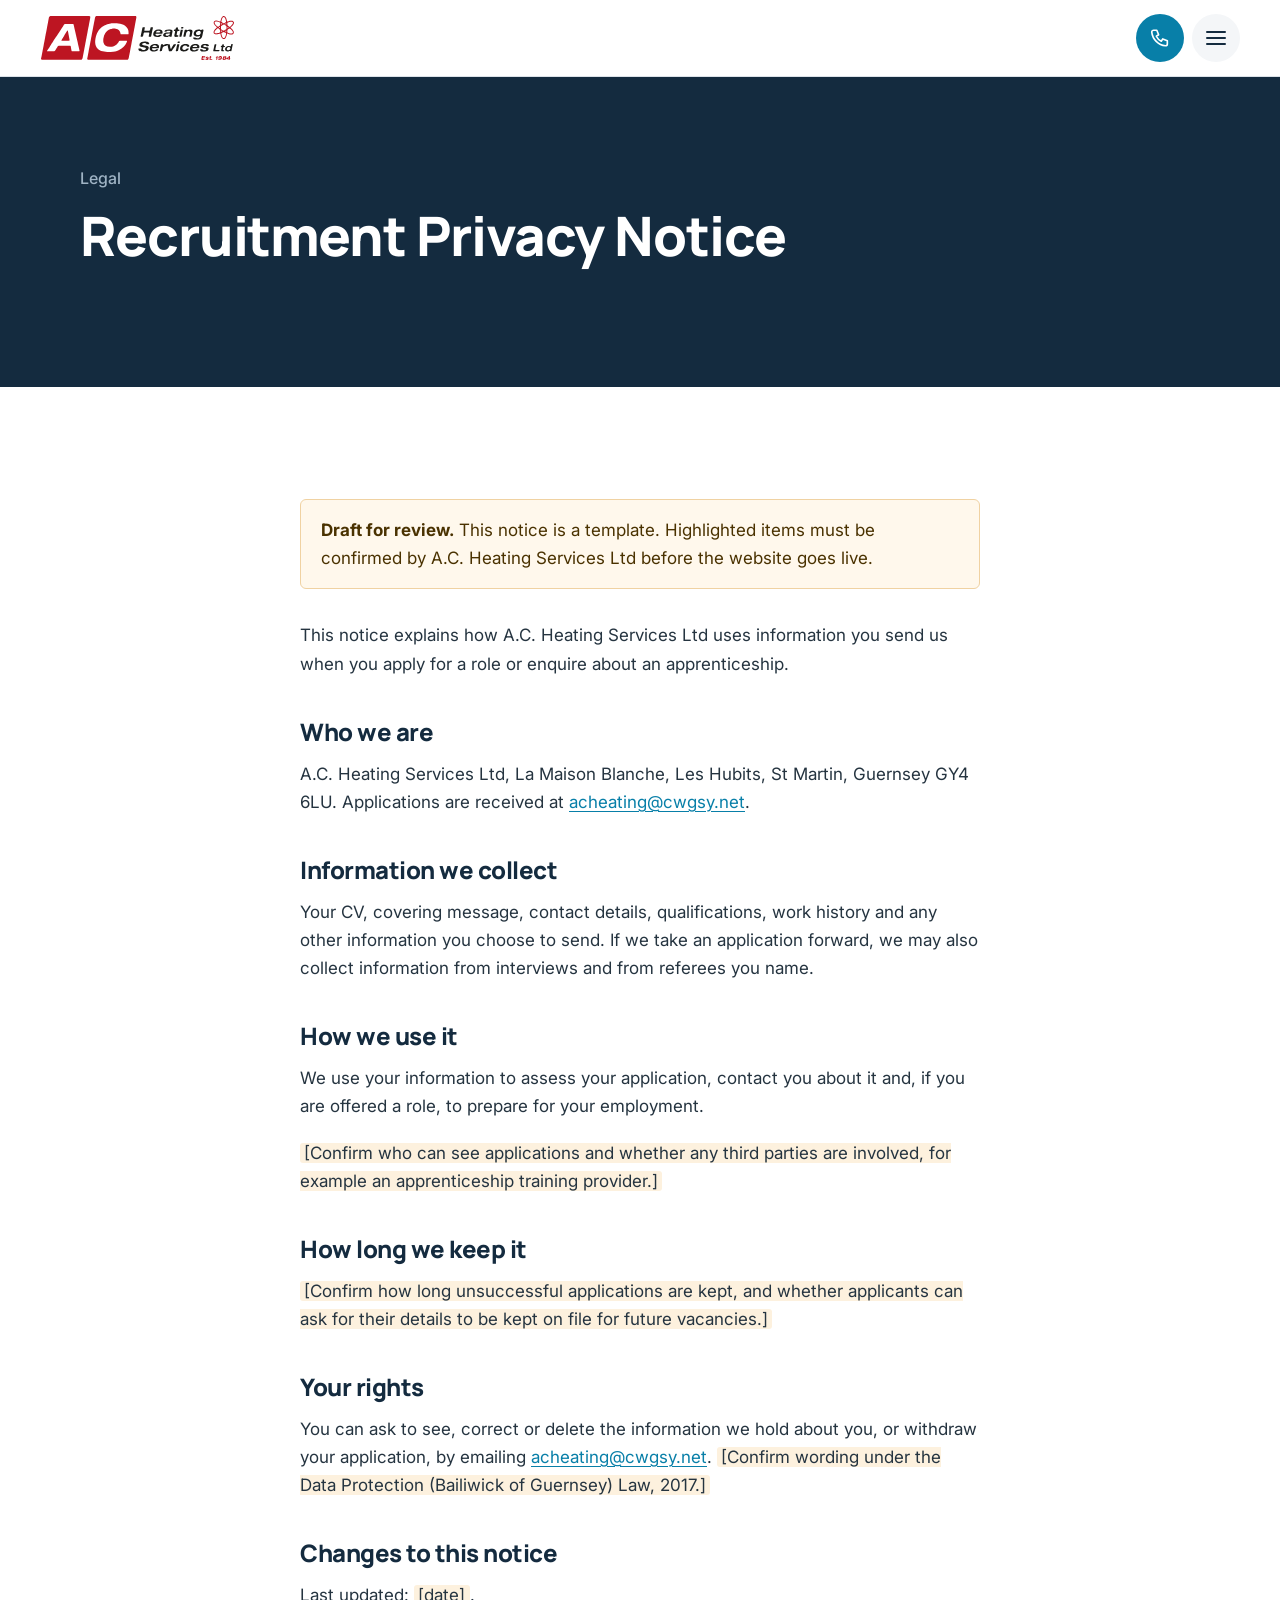
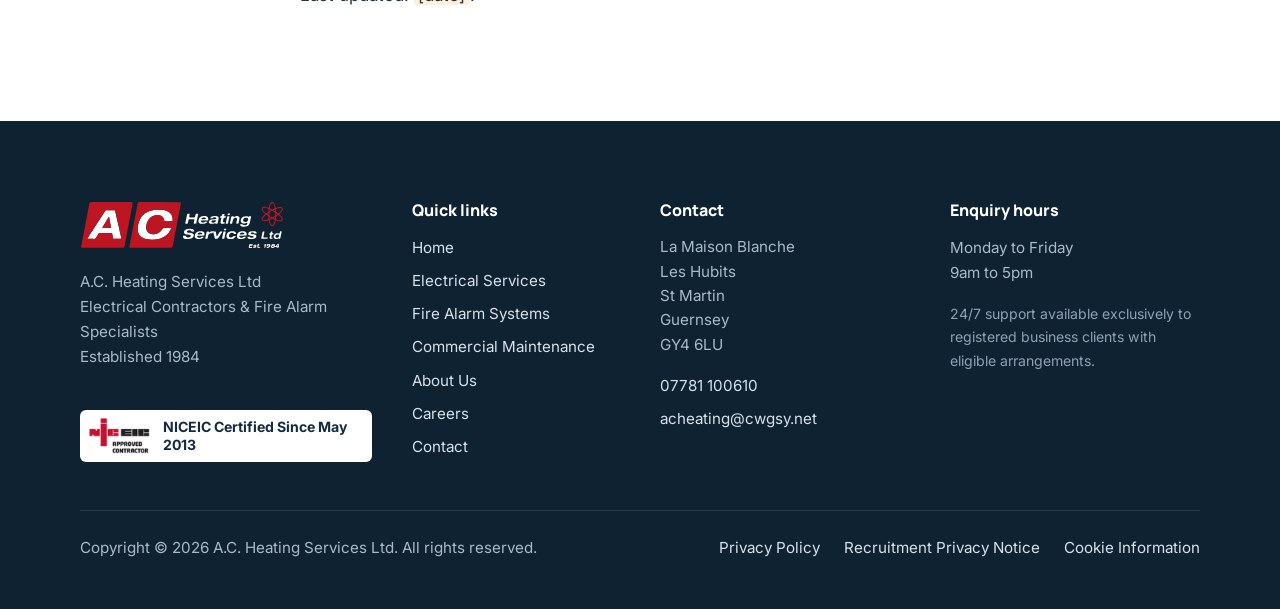
==== ac-heating-website/recruitment-privacy/index.html @ 9f07629f "Add files via upload" ====
<!doctype html>
<html lang="en-GB">
<head>
<meta charset="utf-8">
<meta name="viewport" content="width=device-width, initial-scale=1">
<title>Recruitment Privacy Notice | A.C. Heating Services</title>
<meta name="description" content="How A.C. Heating Services Ltd handles information from people applying for electrician and apprenticeship roles.">
<link rel="canonical" href="https://www.acheating.gg/recruitment-privacy/">
<meta property="og:type" content="website">
<meta property="og:site_name" content="A.C. Heating Services Ltd">
<meta property="og:locale" content="en_GB">
<meta property="og:title" content="Recruitment Privacy Notice | A.C. Heating Services">
<meta property="og:description" content="How A.C. Heating Services Ltd handles information from people applying for electrician and apprenticeship roles.">
<meta property="og:url" content="https://www.acheating.gg/recruitment-privacy/">
<meta name="twitter:card" content="summary">
<meta name="theme-color" content="#142B3F">
<link rel="icon" href="../assets/img/favicon.svg" type="image/svg+xml">
<link rel="preconnect" href="https://fonts.googleapis.com">
<link rel="preconnect" href="https://fonts.gstatic.com" crossorigin>
<link rel="stylesheet" href="https://fonts.googleapis.com/css2?family=Inter:wght@400;500;600;700&family=Manrope:wght@600;700;800&display=swap">
<link rel="stylesheet" href="../assets/css/styles.css">
<script>document.documentElement.classList.add("js")</script>
<script src="../assets/js/config.js" defer></script>
<script src="../assets/js/main.js" defer></script>
<script type="application/ld+json">{"@context": "https://schema.org", "@type": "BreadcrumbList", "itemListElement": [{"@type": "ListItem", "position": 1, "name": "Home", "item": "https://www.acheating.gg/"}, {"@type": "ListItem", "position": 2, "name": "Recruitment Privacy Notice", "item": "https://www.acheating.gg/recruitment-privacy/"}]}</script>
</head>
<body>
<a class="skip-link" href="#main">Skip to main content</a>
<header class="site-header">
  <div class="wrap header-inner">
    <a class="brand" href="../"><img class="brand-logo" src="../assets/img/logo.svg" alt="A.C. Heating Services Ltd, home" width="221" height="52"><span class="brand-tag">Electrical &amp; Fire Alarm Specialists</span></a>
    <nav class="primary-nav" id="primary-nav" aria-label="Main">
      <ul>
        <li><a href="../">Home</a></li><li><a href="../electrical-services/">Electrical Services</a></li><li><a href="../fire-alarms/">Fire Alarms</a></li><li><a href="../maintenance/">Maintenance</a></li><li><a href="../about/">About Us</a></li><li><a class="nav-careers" href="../careers/">Careers <span class="hiring-pill">Hiring</span></a></li><li><a href="../contact/">Contact</a></li><li class="nav-mobile-cta"><a class="btn btn-primary" href="../contact/#enquiry">Request a Quotation</a></li>
      </ul>
    </nav>
    <div class="header-actions">
      <a class="btn btn-primary header-cta" href="../contact/#enquiry">Request a Quotation</a>
      <a class="header-phone" href="tel:+447781100610" data-phone aria-label="Call 07781 100610"><svg viewBox="0 0 24 24" fill="none" stroke="currentColor" stroke-width="1.8" stroke-linecap="round" stroke-linejoin="round" aria-hidden="true"><path d="M5 3.5h3.5l2 5-2.5 1.6a11 11 0 0 0 5.4 5.4l1.6-2.5 5 2v3.5a2 2 0 0 1-2 2A17 17 0 0 1 3 5.5a2 2 0 0 1 2-2z"/></svg></a>
      <button class="nav-toggle" type="button" aria-expanded="false" aria-controls="primary-nav" aria-label="Open menu"><span class="nav-toggle-bars"></span></button>
    </div>
  </div>
</header>
<main id="main">
<section class="page-hero on-dark">
  <div class="wrap">
    <p class="kicker">Legal</p>
    <h1>Recruitment Privacy Notice</h1>
  </div>
</section>
<section class="section">
  <div class="wrap legal">
    <!-- DRAFT TEMPLATE: review and complete before launch. -->
    <div class="draft-banner"><strong>Draft for review.</strong> This notice is a template. Highlighted items must be confirmed by A.C. Heating Services Ltd before the website goes live.</div>

    <p>This notice explains how A.C. Heating Services Ltd uses information you send us when you apply for a role or enquire about an apprenticeship.</p>

    <h2>Who we are</h2>
    <p>A.C. Heating Services Ltd, La Maison Blanche, Les Hubits, St Martin, Guernsey GY4 6LU. Applications are received at <a href="mailto:acheating@cwgsy.net" data-email="careers" data-email-text>acheating@cwgsy.net</a>.</p>

    <h2>Information we collect</h2>
    <p>Your CV, covering message, contact details, qualifications, work history and any other information you choose to send. If we take an application forward, we may also collect information from interviews and from referees you name.</p>

    <h2>How we use it</h2>
    <p>We use your information to assess your application, contact you about it and, if you are offered a role, to prepare for your employment.</p>
    <p><span class="tbc">[Confirm who can see applications and whether any third parties are involved, for example an apprenticeship training provider.]</span></p>

    <h2>How long we keep it</h2>
    <p><span class="tbc">[Confirm how long unsuccessful applications are kept, and whether applicants can ask for their details to be kept on file for future vacancies.]</span></p>

    <h2>Your rights</h2>
    <p>You can ask to see, correct or delete the information we hold about you, or withdraw your application, by emailing <a href="mailto:acheating@cwgsy.net" data-email="careers" data-email-text>acheating@cwgsy.net</a>. <span class="tbc">[Confirm wording under the Data Protection (Bailiwick of Guernsey) Law, 2017.]</span></p>

    <h2>Changes to this notice</h2>
    <p>Last updated: <span class="tbc">[date]</span>.</p>
  </div>
</section>
</main>
<footer class="site-footer">
  <div class="wrap">
    <div class="footer-grid">
      <div class="footer-brand">
        <a class="brand" href="../"><img class="brand-logo" src="../assets/img/logo-white.svg" alt="A.C. Heating Services Ltd, home" width="221" height="52"><span class="brand-tag">Electrical &amp; Fire Alarm Specialists</span></a>
        <p>A.C. Heating Services Ltd<br>Electrical Contractors &amp; Fire Alarm Specialists<br>Established 1984</p>
        <span class="footer-accred"><img src="../assets/img/niceic-approved-contractor.png" alt="NICEIC Approved Contractor" width="68" height="39"> NICEIC Certified Since May 2013</span>
      </div>
      <div>
        <h2>Quick links</h2>
        <ul><li><a href="../">Home</a></li><li><a href="../electrical-services/">Electrical Services</a></li><li><a href="../fire-alarms/">Fire Alarm Systems</a></li><li><a href="../maintenance/">Commercial Maintenance</a></li><li><a href="../about/">About Us</a></li><li><a href="../careers/">Careers</a></li><li><a href="../contact/">Contact</a></li></ul>
      </div>
      <div>
        <h2>Contact</h2>
        <address>La Maison Blanche<br>Les Hubits<br>St Martin<br>Guernsey<br>GY4 6LU</address>
        <ul style="margin-top:1rem">
          <li><a href="tel:+447781100610" data-phone data-phone-text="{phone}">07781 100610</a></li>
          <li><a href="mailto:acheating@cwgsy.net" data-email="enquiry" data-email-text>acheating@cwgsy.net</a></li>
        </ul>
      </div>
      <div>
        <h2>Enquiry hours</h2>
        <p>Monday to Friday<br>9am to 5pm</p>
        <p class="footer-small">24/7 support available exclusively to registered business clients with eligible arrangements.</p>
      </div>
    </div>
    <div class="footer-bottom">
      <p>Copyright &copy; <span data-year>2026</span> A.C. Heating Services Ltd. All rights reserved.</p>
      <ul>
        <li><a href="../privacy/">Privacy Policy</a></li>
        <li><a href="../recruitment-privacy/">Recruitment Privacy Notice</a></li>
        <li><a href="../privacy/#cookies">Cookie Information</a></li>
      </ul>
    </div>
  </div>
</footer>
</body>
</html>
---- ac-heating-website/assets/css/styles.css ----
/* =========================================================================
   A.C. Heating Services Ltd — site stylesheet
   Palette and type follow the website brief. Red is reserved for the logo.
   ========================================================================= */

:root {
  color-scheme: light;

  /* Brand palette (brief §3) */
  --navy: #142B3F;
  --slate: #304B61;
  --blue: #087FA8;
  --blue-dark: #066A8C;
  --white: #FFFFFF;
  --grey: #F4F6F8;
  --grey-line: #DCE2E8;
  --text: #253440;
  --text-soft: #4A5B68;
  --amber: #F2A541;
  --amber-dark: #E0922A;

  /* Logo red, as sampled from the supplied logo (used in the logo files only) */
  --logo-red: #BD1522;

  --font-head: "Manrope", "Segoe UI", system-ui, -apple-system, sans-serif;
  --font-body: "Inter", "Segoe UI", system-ui, -apple-system, sans-serif;

  --wrap: 1200px;
  --gutter: clamp(1.25rem, 4vw, 2.5rem);
  --section: clamp(4rem, 9vw, 7rem);

  --r-sm: 6px;
  --r-md: 12px;
  --r-lg: 20px;

  --shadow-lift: 0 18px 40px -22px rgba(20, 43, 63, 0.45);
}

*, *::before, *::after { box-sizing: border-box; }

html {
  -webkit-text-size-adjust: 100%;
  scroll-behavior: smooth;
  scroll-padding-top: 6rem;
}

body {
  margin: 0;
  font-family: var(--font-body);
  font-size: 1.0625rem;
  line-height: 1.65;
  color: var(--text);
  background: var(--white);
  text-rendering: optimizeLegibility;
  -webkit-font-smoothing: antialiased;
}

img { max-width: 100%; display: block; }

h1, h2, h3, h4 {
  font-family: var(--font-head);
  color: var(--navy);
  line-height: 1.15;
  letter-spacing: -0.02em;
  margin: 0 0 0.6em;
  font-weight: 800;
}
h1 { font-size: clamp(2.3rem, 5.4vw, 4rem); }
h2 { font-size: clamp(1.8rem, 3.6vw, 2.6rem); }
h3 { font-size: clamp(1.2rem, 1.8vw, 1.4rem); font-weight: 700; letter-spacing: -0.01em; }
h4 { font-size: 1.05rem; font-weight: 700; letter-spacing: 0; }

p { margin: 0 0 1.1em; }
p:last-child { margin-bottom: 0; }

a { color: var(--blue); text-underline-offset: 0.18em; text-decoration-thickness: 1px; }
a:hover { color: var(--blue-dark); }

:focus-visible {
  outline: 3px solid var(--amber);
  outline-offset: 3px;
  border-radius: 3px;
}

.wrap { width: 100%; max-width: var(--wrap); margin: 0 auto; padding: 0 var(--gutter); }
.measure { max-width: 62ch; }
.lead { font-size: clamp(1.1rem, 1.6vw, 1.25rem); color: var(--text-soft); line-height: 1.6; }

.visually-hidden {
  position: absolute !important; width: 1px; height: 1px; padding: 0; margin: -1px;
  overflow: hidden; clip: rect(0 0 0 0); white-space: nowrap; border: 0;
}

.skip-link {
  position: absolute; left: 1rem; top: -4rem; z-index: 100;
  background: var(--amber); color: var(--navy); padding: 0.75rem 1rem;
  font-weight: 700; border-radius: var(--r-sm); text-decoration: none;
}
.skip-link:focus { top: 1rem; }

/* ---------- Buttons ---------- */
.btn {
  display: inline-flex; align-items: center; justify-content: center; gap: 0.55rem;
  min-height: 48px; padding: 0.8rem 1.4rem;
  font-family: var(--font-head); font-weight: 700; font-size: 1rem; line-height: 1.2;
  border-radius: 999px; border: 2px solid transparent;
  text-decoration: none; cursor: pointer;
  transition: background-color .2s, color .2s, border-color .2s, transform .2s;
}
.btn:active { transform: translateY(1px); }
.btn svg { width: 1.1em; height: 1.1em; flex: none; }
.btn-primary { background: var(--amber); color: var(--navy); }
.btn-primary:hover { background: var(--amber-dark); color: var(--navy); }
.btn-blue { background: var(--blue); color: var(--white); }
.btn-blue:hover { background: var(--blue-dark); color: var(--white); }
.btn-navy { background: var(--navy); color: var(--white); }
.btn-navy:hover { background: var(--slate); color: var(--white); }
.btn-outline { border-color: currentColor; color: var(--navy); background: transparent; }
.btn-outline:hover { background: var(--navy); color: var(--white); border-color: var(--navy); }
.on-dark .btn-outline { color: var(--white); }
.on-dark .btn-outline:hover { background: var(--white); color: var(--navy); border-color: var(--white); }
.btn-row { display: flex; flex-wrap: wrap; gap: 0.75rem; margin-top: 2rem; }

.text-link {
  font-family: var(--font-head); font-weight: 700; color: var(--blue);
  text-decoration: none; display: inline-flex; align-items: center; gap: .4rem;
}
.text-link::after {
  content: ""; width: .5em; height: .5em; border-right: 2px solid; border-top: 2px solid;
  transform: rotate(45deg); transition: transform .2s;
}
.text-link:hover { text-decoration: underline; }
.text-link:hover::after { transform: translateX(3px) rotate(45deg); }

/* ---------- Header ---------- */
.site-header {
  position: sticky; top: 0; z-index: 50;
  background: rgba(255, 255, 255, 0.96);
  backdrop-filter: saturate(1.4) blur(10px);
  -webkit-backdrop-filter: saturate(1.4) blur(10px);
  border-bottom: 1px solid var(--grey-line);
}
.site-header .wrap { max-width: 1400px; }
.header-inner { display: flex; align-items: center; gap: 1.25rem; min-height: 76px; }

.brand { display: flex; align-items: center; gap: 1rem; text-decoration: none; color: var(--navy); margin-right: auto; flex: none; }
.brand-logo { height: 52px; width: auto; display: block; }
@media (max-width: 1280px) { .brand-logo { height: 46px; } }
.brand .brand-tag { padding-left: 1rem; border-left: 1px solid var(--grey-line); line-height: 1.3; max-width: 9.5rem; white-space: normal; }
.brand-tag { font-size: 0.8rem; color: var(--text-soft); }

.primary-nav ul { list-style: none; margin: 0; padding: 0; display: flex; gap: 0.25rem; }
.primary-nav a {
  display: block; padding: 0.6rem 0.7rem; border-radius: var(--r-sm);
  color: var(--text); text-decoration: none; font-weight: 500; font-size: 0.95rem; white-space: nowrap;
}
.primary-nav a:hover { color: var(--navy); background: var(--grey); }
.primary-nav a[aria-current="page"] { color: var(--navy); font-weight: 700; box-shadow: inset 0 -2px 0 var(--blue); border-radius: 0; }
.nav-careers { display: inline-flex !important; align-items: center; gap: .45rem; }
.hiring-pill {
  font-size: 0.7rem; font-weight: 700; line-height: 1; padding: .3rem .5rem; border-radius: 999px;
  background: #FDF1DE; color: #7A4A06;
}

.header-actions { display: flex; align-items: center; gap: 0.5rem; }
.header-cta { white-space: nowrap; }
.header-phone {
  display: none; width: 48px; height: 48px; border-radius: 999px;
  align-items: center; justify-content: center;
  background: var(--blue); color: var(--white);
}
.header-phone svg { width: 22px; height: 22px; }
.nav-toggle {
  display: none; width: 48px; height: 48px; border-radius: 999px;
  background: var(--grey); border: 0; cursor: pointer; color: var(--navy);
  align-items: center; justify-content: center;
}
.nav-toggle-bars, .nav-toggle-bars::before, .nav-toggle-bars::after {
  display: block; width: 20px; height: 2px; background: currentColor; border-radius: 2px;
  position: relative; transition: transform .25s, opacity .25s;
}
.nav-toggle-bars::before, .nav-toggle-bars::after { content: ""; position: absolute; left: 0; }
.nav-toggle-bars::before { top: -6px; }
.nav-toggle-bars::after { top: 6px; }
.nav-toggle[aria-expanded="true"] .nav-toggle-bars { background: transparent; }
.nav-toggle[aria-expanded="true"] .nav-toggle-bars::before { transform: translateY(6px) rotate(45deg); }
.nav-toggle[aria-expanded="true"] .nav-toggle-bars::after { transform: translateY(-6px) rotate(-45deg); }

@media (max-width: 1480px) {
  .brand-tag { display: none; }
  .primary-nav a { padding: 0.6rem 0.5rem; font-size: 0.9rem; }
}

@media (max-width: 1280px) {
  .header-phone, .nav-toggle { display: inline-flex; }
  .header-cta { display: none; }
  .primary-nav {
    position: absolute; left: 0; right: 0; top: 100%;
    background: var(--white); border-bottom: 1px solid var(--grey-line);
    box-shadow: 0 20px 30px -20px rgba(20, 43, 63, .35);
    display: none; max-height: calc(100vh - 76px); overflow-y: auto;
  }
  .primary-nav.is-open { display: block; }
  .js .primary-nav:not(.is-open) { display: none; }
  .primary-nav ul { flex-direction: column; padding: 0.75rem var(--gutter) 1.25rem; gap: 0; }
  .primary-nav a { padding: 0.95rem 0.25rem; font-size: 1.05rem; border-bottom: 1px solid var(--grey); border-radius: 0; }
  .primary-nav a[aria-current="page"] { box-shadow: inset 3px 0 0 var(--blue); padding-left: .9rem; }
  .nav-mobile-cta { display: block !important; padding-top: 1rem; }
  .nav-mobile-cta .btn { width: 100%; }
}
.nav-mobile-cta { display: none !important; }
/* Without JavaScript the mobile menu stays visible as a plain list */
html:not(.js) .nav-toggle { display: none; }
@media (max-width: 1280px) { html:not(.js) .primary-nav { display: block; position: static; box-shadow: none; } html:not(.js) .header-inner { flex-wrap: wrap; } }

@media (max-width: 520px) {
  .brand-tag { display: none; }
  .header-inner { gap: 0.75rem; }
  .brand { min-width: 0; flex: 0 1 auto; }
  .brand-logo { height: 42px; max-width: 100%; }
  .header-phone, .nav-toggle { width: 44px; height: 44px; }
}

/* ---------- Image placeholders (see assets/js/config.js) ---------- */
.ph {
  position: relative; margin: 0; overflow: hidden; border-radius: var(--r-lg);
  background:
    linear-gradient(135deg, rgba(8,127,168,.12), rgba(20,43,63,.06)),
    repeating-linear-gradient(45deg, transparent 0 14px, rgba(48,75,97,.05) 14px 15px),
    #E6EBF0;
  aspect-ratio: 4 / 3;
}
.ph.r-16x9 { aspect-ratio: 16 / 9; }
.ph.r-3x2 { aspect-ratio: 3 / 2; }
.ph.r-4x5 { aspect-ratio: 4 / 5; }
.ph.r-1x1 { aspect-ratio: 1 / 1; }
.ph.r-21x9 { aspect-ratio: 21 / 9; }
.ph img { width: 100%; height: 100%; object-fit: cover; }
.ph-label {
  position: absolute; inset: auto 1rem 1rem 1rem;
  display: flex; gap: .6rem; align-items: flex-start;
  font-size: 0.85rem; line-height: 1.4; color: var(--slate);
  background: rgba(255,255,255,.88); padding: .65rem .8rem; border-radius: var(--r-sm);
}
.ph-label svg { flex: none; width: 18px; height: 18px; margin-top: 1px; }
.ph.has-image .ph-label { display: none; }
.ph-dark { background: linear-gradient(135deg, #1E3A52, #142B3F); }
.ph-dark .ph-label { background: rgba(255,255,255,.9); }

/* ---------- Hero (home) ---------- */
.hero { background: var(--navy); color: #DCE6EE; position: relative; overflow: hidden; }
.hero h1 { color: var(--white); max-width: 14ch; }
.hero-grid {
  display: grid; grid-template-columns: minmax(0, 1.05fr) minmax(0, 1fr);
  gap: clamp(2rem, 5vw, 4.5rem); align-items: center;
  padding-top: clamp(3rem, 7vw, 6rem); padding-bottom: clamp(7rem, 11vw, 9rem);
}
.hero-sub {
  font-family: var(--font-head); font-weight: 700; color: var(--amber);
  font-size: clamp(1.1rem, 1.8vw, 1.3rem); margin-bottom: 1.25rem;
}
.hero-intro p { color: #C9D6E1; max-width: 60ch; }
.hero-intro p:first-child { color: var(--white); font-size: 1.15rem; }
.hero .ph { border-radius: var(--r-lg); min-height: 100%; aspect-ratio: 4 / 5; }
.hero .ph-label { background: rgba(255,255,255,.92); }

@media (prefers-reduced-motion: no-preference) {
  .hero-copy > * { animation: rise .7s cubic-bezier(.2,.7,.2,1) both; }
  .hero-copy > *:nth-child(2) { animation-delay: .08s; }
  .hero-copy > *:nth-child(3) { animation-delay: .16s; }
  .hero-copy > *:nth-child(4) { animation-delay: .24s; }
  .hero-media { animation: settle 1s cubic-bezier(.2,.7,.2,1) .1s both; }
  .plate { animation: rise .7s cubic-bezier(.2,.7,.2,1) .35s both; }
}
@keyframes rise { from { opacity: 0; transform: translateY(14px); } to { opacity: 1; transform: none; } }
@keyframes settle { from { opacity: 0; transform: scale(1.03); } to { opacity: 1; transform: none; } }

@media (max-width: 860px) {
  .hero-grid { grid-template-columns: 1fr; padding-bottom: 8rem; }
  .hero .ph { aspect-ratio: 16 / 10; }
  .hero h1 { max-width: 18ch; }
}

/* ---------- The "plate": trust strip styled like an installation schedule ---------- */
.plate-wrap { margin-top: -5rem; position: relative; z-index: 2; }
.plate {
  list-style: none; margin: 0; padding: 0;
  background: var(--white); border-radius: var(--r-md);
  border: 1px solid var(--grey-line);
  box-shadow: 0 24px 50px -30px rgba(20,43,63,.5);
  display: grid; grid-template-columns: repeat(4, minmax(0, 1fr));
}
.plate-item { padding: 1.4rem 1.5rem; border-left: 1px solid var(--grey-line); }
.plate-item:first-child { border-left: 0; }
.plate-key { display: block; font-size: 0.8rem; color: var(--text-soft); margin-bottom: .2rem; }
.plate-val { display: block; font-family: var(--font-head); font-weight: 800; color: var(--navy); font-size: 1.12rem; line-height: 1.25; }
.plate-note { display: block; font-size: 0.82rem; color: var(--text-soft); margin-top: .25rem; line-height: 1.4; }
.plate-item.restricted .plate-val { color: var(--navy); }
.plate-item.restricted .plate-note { color: #7A4A06; font-weight: 600; }
@media (max-width: 960px) {
  .plate { grid-template-columns: repeat(2, minmax(0, 1fr)); }
  .plate-item:nth-child(3) { border-left: 0; }
  .plate-item:nth-child(n+3) { border-top: 1px solid var(--grey-line); }
}
@media (max-width: 480px) {
  .plate { grid-template-columns: 1fr; }
  .plate-item { border-left: 0; }
  .plate-item + .plate-item { border-top: 1px solid var(--grey-line); }
}

/* ---------- Sections ---------- */
.section { padding: var(--section) 0; }
.section-grey { background: var(--grey); }
.section-navy { background: var(--navy); color: #C9D6E1; }
.section-navy h2, .section-navy h3 { color: var(--white); }
.section-head { max-width: 760px; margin-bottom: clamp(2rem, 4vw, 3.25rem); }
.section-head p { color: var(--text-soft); font-size: 1.1rem; }
.section-navy .section-head p { color: #C9D6E1; }

.split {
  display: grid; grid-template-columns: repeat(2, minmax(0, 1fr));
  gap: clamp(2rem, 6vw, 5.5rem); align-items: center;
}
.split.flip > :first-child { order: 2; }
.split.top { align-items: start; }
@media (max-width: 860px) {
  .split { grid-template-columns: 1fr; }
  .split.flip > :first-child { order: 0; }
}

/* ---------- Services (home) ---------- */
.services {
  display: grid; gap: 1.25rem;
  grid-template-columns: repeat(6, minmax(0, 1fr));
}
.service {
  grid-column: span 2;
  display: flex; flex-direction: column;
  background: var(--white); border: 1px solid var(--grey-line); border-radius: var(--r-md);
  padding: 1.75rem; transition: border-color .2s, box-shadow .2s, transform .2s;
}
.service.feature { grid-column: span 3; padding: 2.25rem; }
.service.feature.dark { background: var(--navy); border-color: var(--navy); color: #C9D6E1; }
.service.feature.dark h3 { color: var(--white); }
.service.feature.dark .text-link { color: #7FD3EF; }
.service:hover { border-color: #B8C6D3; box-shadow: var(--shadow-lift); transform: translateY(-2px); }
.service p { color: var(--text-soft); flex: 1; }
.service.dark p { color: #C9D6E1; }
.service .text-link { margin-top: 1.25rem; }
.icon {
  width: 52px; height: 52px; border-radius: 14px; margin-bottom: 1.25rem;
  display: grid; place-items: center; background: #E3F1F7; color: var(--blue);
}
.icon svg { width: 26px; height: 26px; }
.service.dark .icon { background: rgba(255,255,255,.08); color: #7FD3EF; }
@media (max-width: 960px) {
  .services { grid-template-columns: repeat(2, minmax(0, 1fr)); }
  .service, .service.feature { grid-column: span 1; }
  .service.feature { grid-column: span 2; }
}
@media (max-width: 620px) {
  .services { grid-template-columns: 1fr; }
  .service, .service.feature { grid-column: span 1; padding: 1.6rem; }
}
@media (prefers-reduced-motion: reduce) {
  .service:hover { transform: none; }
}

/* ---------- Features (why choose us) ---------- */
.features { display: grid; grid-template-columns: repeat(2, minmax(0, 1fr)); gap: 2.25rem 2.5rem; }
.feature-item { padding-top: 1.25rem; border-top: 2px solid var(--navy); }
.feature-item h3 { margin-bottom: .35rem; }
.feature-item p { color: var(--text-soft); }
@media (max-width: 620px) { .features { grid-template-columns: 1fr; gap: 1.75rem; } }

/* ---------- Ticks lists ---------- */
.ticks { list-style: none; padding: 0; margin: 1.25rem 0 0; display: grid; gap: .55rem; }
.ticks li { position: relative; padding-left: 1.9rem; }
.ticks li::before {
  content: ""; position: absolute; left: 0; top: .3em; width: 1.2rem; height: 1.2rem; border-radius: 50%;
  background: #E3F1F7 url("data:image/svg+xml,%3Csvg xmlns='http://www.w3.org/2000/svg' viewBox='0 0 24 24' fill='none' stroke='%23087FA8' stroke-width='3' stroke-linecap='round' stroke-linejoin='round'%3E%3Cpath d='M5 12.5l4.5 4.5L19 7.5'/%3E%3C/svg%3E") center / 70% no-repeat;
}
.ticks.cols { grid-template-columns: repeat(2, minmax(0, 1fr)); column-gap: 2rem; }
@media (max-width: 620px) { .ticks.cols { grid-template-columns: 1fr; } }
.section-navy .ticks li::before { background-color: rgba(255,255,255,.1); }

/* ---------- Band / callouts ---------- */
.band {
  background: var(--navy); color: #C9D6E1; border-radius: var(--r-lg);
  padding: clamp(2rem, 5vw, 3.75rem); position: relative; overflow: hidden;
}
.band h2, .band h3 { color: var(--white); }
.band-grid { display: grid; grid-template-columns: minmax(0, 1.4fr) minmax(0, 1fr); gap: 2.5rem; align-items: center; }
@media (max-width: 860px) { .band-grid { grid-template-columns: 1fr; } }

.notice {
  border-left: 4px solid var(--amber); background: #FFF8EC; color: #4A3200;
  padding: 1rem 1.25rem; border-radius: 0 var(--r-sm) var(--r-sm) 0; margin: 1.5rem 0;
}
.notice strong { color: #3A2700; }
.section-navy .notice, .band .notice { background: rgba(242,165,65,.12); color: #F7E3C4; }
.section-navy .notice strong, .band .notice strong { color: var(--white); }

/* ---------- Accreditation ---------- */
.accred {
  display: grid; grid-template-columns: 240px minmax(0, 1fr); gap: clamp(1.5rem, 4vw, 3.5rem);
  align-items: center; background: var(--white); border: 1px solid var(--grey-line);
  border-radius: var(--r-lg); padding: clamp(1.5rem, 4vw, 3rem);
}
.logo-slot {
  aspect-ratio: 3 / 2; border: 2px dashed #B8C6D3; border-radius: var(--r-md);
  display: grid; place-items: center; text-align: center; padding: 1rem;
  font-size: .85rem; color: var(--text-soft); background: var(--grey);
}
.logo-slot.has-image { border: 0; background: transparent; padding: 0; }
.logo-slot img { width: 100%; max-width: 220px; height: auto; }
.schemes { list-style: none; padding: 0; margin: 1.25rem 0; display: flex; flex-wrap: wrap; gap: .5rem; }
.schemes li {
  font-size: .9rem; font-weight: 600; color: var(--navy);
  border: 1px solid var(--grey-line); background: var(--grey);
  padding: .45rem .8rem; border-radius: 999px;
}
@media (max-width: 700px) { .accred { grid-template-columns: 1fr; } .logo-slot { max-width: 260px; } }

/* ---------- Page hero (inner pages) ---------- */
.page-hero { background: var(--navy); color: #C9D6E1; padding: clamp(3rem, 7vw, 5.5rem) 0; }
.page-hero h1 { color: var(--white); font-size: clamp(2.1rem, 4.6vw, 3.4rem); max-width: 22ch; }
.page-hero .kicker { color: #9FB3C4; font-size: 1rem; margin-bottom: .8rem; font-weight: 500; }
.page-hero .lead { color: #C9D6E1; }
.page-hero-grid { display: grid; grid-template-columns: minmax(0, 1.15fr) minmax(0, .85fr); gap: clamp(2rem, 5vw, 4rem); align-items: center; }
@media (max-width: 860px) { .page-hero-grid { grid-template-columns: 1fr; } }

/* In-page section nav */
.subnav { border-bottom: 1px solid var(--grey-line); background: var(--white); position: sticky; top: 76px; z-index: 40; }
.subnav ul { list-style: none; margin: 0; padding: 0; display: flex; gap: .25rem; overflow-x: auto; scrollbar-width: none; }
.subnav ul::-webkit-scrollbar { display: none; }
.subnav a {
  display: block; white-space: nowrap; padding: 1rem .9rem; text-decoration: none;
  color: var(--text-soft); font-weight: 600; font-size: .92rem;
}
.subnav a:hover { color: var(--navy); }

/* ---------- Content blocks ---------- */
.prose h2 { margin-top: 0; }
.prose h3 { margin-top: 2rem; }
.sub-grid { display: grid; grid-template-columns: repeat(2, minmax(0, 1fr)); gap: 1.25rem; margin-top: 2rem; }
.sub-card { background: var(--white); border: 1px solid var(--grey-line); border-radius: var(--r-md); padding: 1.6rem; }
.section-grey .sub-card { border-color: transparent; }
.sub-card h3 { font-size: 1.12rem; margin-bottom: .45rem; }
.sub-card p { color: var(--text-soft); font-size: 1rem; }
@media (max-width: 700px) { .sub-grid { grid-template-columns: 1fr; } }

/* Fire alarm overview tiles */
.tiles { display: grid; grid-template-columns: repeat(5, minmax(0, 1fr)); gap: 1px; background: rgba(255,255,255,.12); border-radius: var(--r-md); overflow: hidden; margin-top: 2.5rem; }
.tile { background: var(--navy); padding: 1.4rem 1.2rem; text-decoration: none; color: #C9D6E1; transition: background .2s; }
.tile:hover { background: var(--slate); color: var(--white); }
.page-hero a.tile { color: #C9D6E1; }
.page-hero a.tile:hover { color: var(--white); }
.tile strong { display: block; color: var(--white); font-family: var(--font-head); font-size: 1.02rem; margin-bottom: .2rem; }
.tile span { font-size: .88rem; }
@media (max-width: 960px) { .tiles { grid-template-columns: repeat(2, minmax(0, 1fr)); } .tile:last-child { grid-column: span 2; } }
@media (max-width: 480px) { .tiles { grid-template-columns: 1fr; } .tile:last-child { grid-column: auto; } }

/* Steps — a genuine sequence */
.steps { list-style: none; padding: 0; margin: 0; display: grid; grid-template-columns: repeat(4, minmax(0, 1fr)); gap: 1.25rem; counter-reset: step; }
.steps li { position: relative; padding: 4.25rem 1.5rem 1.6rem; background: var(--white); border-radius: var(--r-md); border: 1px solid var(--grey-line); counter-increment: step; }
.steps li::before {
  content: counter(step); position: absolute; top: 1.4rem; left: 1.5rem;
  width: 2.2rem; height: 2.2rem; border-radius: 50%; display: grid; place-items: center;
  background: var(--navy); color: var(--white); font-family: var(--font-head); font-weight: 800;
}
.steps li:not(:last-child)::after {
  content: ""; position: absolute; top: 2.5rem; left: 4.2rem; right: -1.25rem; height: 2px;
  background: linear-gradient(90deg, var(--grey-line), var(--grey-line));
}
.steps h3 { font-size: 1.1rem; margin-bottom: .4rem; }
.steps p { color: var(--text-soft); font-size: .98rem; }
@media (max-width: 960px) { .steps { grid-template-columns: repeat(2, minmax(0, 1fr)); } .steps li::after { display: none; } }
@media (max-width: 560px) { .steps { grid-template-columns: 1fr; } }

/* ---------- Team ---------- */
.team { display: grid; grid-template-columns: repeat(5, minmax(0, 1fr)); gap: 1.25rem; }
@media (max-width: 1100px) { .team { grid-template-columns: repeat(3, minmax(0, 1fr)); gap: 1.5rem; } }
@media (max-width: 700px) { .team { grid-template-columns: repeat(2, minmax(0, 1fr)); gap: 1.25rem 1rem; } }
@media (max-width: 420px) { .team { grid-template-columns: 1fr; } }
.person .ph { border-radius: var(--r-md); margin-bottom: 1rem; }
.person h3 { margin-bottom: .1rem; font-size: 1.15rem; }
.person .role { display: block; color: var(--blue); font-weight: 600; font-size: .95rem; margin-bottom: .6rem; }
.person p { color: var(--text-soft); font-size: .98rem; }

/* ---------- Careers ---------- */
.roles { display: grid; grid-template-columns: repeat(2, minmax(0, 1fr)); gap: 1.5rem; }
.role-card {
  border-radius: var(--r-lg); padding: clamp(1.75rem, 4vw, 2.75rem);
  background: var(--white); border: 1px solid var(--grey-line);
  display: flex; flex-direction: column;
}
.role-card.dark { background: var(--navy); border-color: var(--navy); color: #C9D6E1; }
.role-card.dark h3 { color: var(--white); }
.role-card h3 { font-size: clamp(1.4rem, 2.4vw, 1.75rem); }
.role-card .btn { align-self: flex-start; margin-top: auto; }
.role-card .ticks { margin-bottom: 1.5rem; }
.role-card > p:last-of-type { margin-bottom: 1.75rem; }
@media (max-width: 800px) { .roles { grid-template-columns: 1fr; } }

/* ---------- Contact ---------- */
.contact-grid { display: grid; grid-template-columns: minmax(0, .8fr) minmax(0, 1.2fr); gap: clamp(2rem, 5vw, 4rem); align-items: start; }
@media (max-width: 900px) { .contact-grid { grid-template-columns: 1fr; } }
.info-card { background: var(--grey); border-radius: var(--r-lg); padding: clamp(1.5rem, 4vw, 2.25rem); }
.info-card dl { margin: 0; display: grid; gap: 1.35rem; }
.info-card dt { font-size: .85rem; color: var(--text-soft); margin-bottom: .2rem; }
.info-card dd { margin: 0; font-weight: 600; color: var(--navy); }
.info-card dd a { color: var(--navy); }
.info-card address { font-style: normal; }
.info-card .muted { font-weight: 400; color: var(--text-soft); font-size: .95rem; }

/* Form */
.form-card { background: var(--white); border: 1px solid var(--grey-line); border-radius: var(--r-lg); padding: clamp(1.5rem, 4vw, 2.5rem); }
.form-grid { display: grid; grid-template-columns: repeat(2, minmax(0, 1fr)); gap: 1.25rem 1.25rem; }
.form-grid .full { grid-column: 1 / -1; }
@media (max-width: 620px) { .form-grid { grid-template-columns: 1fr; } }
.field label, .field legend { display: block; font-weight: 600; color: var(--navy); margin-bottom: .4rem; font-size: .95rem; }
.req { color: #A3261B; font-weight: 700; }
.opt { font-weight: 400; color: var(--text-soft); font-size: .88rem; }
.field input[type="text"], .field input[type="email"], .field input[type="tel"], .field select, .field textarea {
  width: 100%; font: inherit; font-size: 1rem; color: var(--text);
  padding: .8rem .9rem; min-height: 48px; border-radius: var(--r-sm);
  border: 1.5px solid #B8C6D3; background: var(--white);
  transition: border-color .15s, box-shadow .15s;
}
.field textarea { min-height: 150px; resize: vertical; }
.field input:focus, .field select:focus, .field textarea:focus { outline: none; border-color: var(--blue); box-shadow: 0 0 0 3px rgba(8,127,168,.25); }
.field [aria-invalid="true"] { border-color: #B3261E; }
.field .hint { font-size: .87rem; color: var(--text-soft); margin: .35rem 0 0; }
.field .error { font-size: .9rem; color: #B3261E; margin: .4rem 0 0; font-weight: 600; }
.field .error:empty { display: none; }
fieldset { border: 0; padding: 0; margin: 0; min-width: 0; }
.choice-row { display: flex; flex-wrap: wrap; gap: .6rem 1.5rem; }
.choice { display: inline-flex; align-items: center; gap: .55rem; font-weight: 500; cursor: pointer; }
.choice input { width: 20px; height: 20px; accent-color: var(--blue); margin: 0; }
.check { display: flex; gap: .75rem; align-items: flex-start; }
.check input { width: 22px; height: 22px; flex: none; margin-top: .15rem; accent-color: var(--blue); }
.check label { font-weight: 500; color: var(--text); margin: 0; }
.subform { border-top: 1px solid var(--grey-line); padding-top: 1.25rem; }
.subform-title { font-family: var(--font-head); font-weight: 700; color: var(--navy); font-size: 1.05rem; margin-bottom: .25rem; }
.hp { position: absolute; left: -9999px; width: 1px; height: 1px; overflow: hidden; }
.form-note { font-size: .92rem; color: var(--text-soft); }
.form-actions { display: flex; flex-wrap: wrap; align-items: center; gap: 1rem 1.5rem; margin-top: .5rem; }

.error-summary { border: 2px solid #B3261E; border-radius: var(--r-sm); padding: 1rem 1.25rem; margin-bottom: 1.5rem; background: #FDF2F1; }
.error-summary h2 { font-size: 1.05rem; color: #8C1D18; margin-bottom: .4rem; }
.error-summary ul { margin: 0; padding-left: 1.2rem; }
.error-summary a { color: #8C1D18; font-weight: 600; }

.form-result { border-radius: var(--r-md); padding: 1.5rem; margin-top: 1.5rem; }
.form-result.ok { background: #EAF6EF; border: 1px solid #A9D9BC; color: #14432A; }
.form-result.warn { background: #FFF8EC; border: 1px solid #F0D2A2; color: #4A3200; }
.form-result.bad { background: #FDF2F1; border: 1px solid #EFB7B2; color: #5E1410; }
.form-result h2 { font-size: 1.2rem; color: inherit; margin-bottom: .4rem; }
.form-result pre { white-space: pre-wrap; font: inherit; font-size: .9rem; background: rgba(255,255,255,.7); padding: .9rem; border-radius: var(--r-sm); max-height: 260px; overflow: auto; margin: .9rem 0; }

.map-card { display: flex; gap: 1rem; align-items: center; justify-content: space-between; flex-wrap: wrap; background: var(--white); border: 1px solid var(--grey-line); border-radius: var(--r-md); padding: 1.25rem 1.5rem; margin-top: 1.25rem; }
.map-card p { margin: 0; color: var(--text-soft); font-size: .95rem; }

/* ---------- Closing CTA ---------- */
.cta-final { text-align: left; }
.cta-final .band { display: grid; grid-template-columns: minmax(0, 1.4fr) auto; gap: 2rem; align-items: center; }
.cta-final .hours { display: inline-block; margin-top: .5rem; font-weight: 600; color: var(--white); }
.cta-final .btn-row { margin-top: 0; justify-content: flex-end; }
@media (max-width: 860px) { .cta-final .band { grid-template-columns: 1fr; } .cta-final .btn-row { justify-content: flex-start; } }

/* ---------- Legal pages ---------- */
.legal { max-width: 760px; }
.legal h2 { font-size: 1.5rem; margin-top: 2.5rem; }
.draft-banner { background: #FFF8EC; border: 1px solid #F0D2A2; color: #4A3200; padding: 1rem 1.25rem; border-radius: var(--r-sm); margin-bottom: 2rem; }
.tbc { background: #FDF1DE; padding: 0 .25em; border-radius: 3px; }

/* ---------- Footer ---------- */
.site-footer { background: #0F2232; color: #A9BBCA; padding: clamp(3.5rem, 7vw, 5rem) 0 2rem; font-size: .95rem; }
.site-footer a { color: #D7E2EB; text-decoration: none; }
.site-footer a:hover { color: var(--white); text-decoration: underline; }
.footer-grid { display: grid; grid-template-columns: 1.4fr 1fr 1.2fr 1.2fr; gap: 2.5rem; }
.footer-grid h2 { font-size: 1rem; color: var(--white); margin-bottom: 1rem; letter-spacing: 0; }
.footer-grid ul { list-style: none; padding: 0; margin: 0; display: grid; gap: .5rem; }
.footer-grid address { font-style: normal; line-height: 1.6; }
.footer-brand .brand { color: var(--white); margin-bottom: 1.25rem; }
.footer-brand .brand-logo { height: 48px; }
.footer-brand .brand-tag { display: none; }
.footer-small { font-size: .88rem; color: #8DA2B4; margin-top: .75rem; }
.footer-accred { margin-top: 1.5rem; display: inline-flex; align-items: center; gap: .75rem; padding: .5rem .9rem .5rem .5rem; background: var(--white); border-radius: var(--r-sm); color: var(--navy); font-weight: 700; font-size: .88rem; line-height: 1.3; }
.footer-accred img { height: 36px; width: auto; }
.footer-bottom { border-top: 1px solid rgba(255,255,255,.1); margin-top: 3rem; padding-top: 1.5rem; display: flex; flex-wrap: wrap; gap: 1rem 2rem; justify-content: space-between; }
.footer-bottom ul { list-style: none; padding: 0; margin: 0; display: flex; flex-wrap: wrap; gap: .5rem 1.5rem; }
@media (max-width: 960px) { .footer-grid { grid-template-columns: 1fr 1fr; } }
@media (max-width: 560px) { .footer-grid { grid-template-columns: 1fr; } }

/* ---------- Reveal on scroll (one subtle effect, honours reduced motion) ---------- */
@media (prefers-reduced-motion: no-preference) {
  .js .reveal { opacity: 0; transform: translateY(16px); transition: opacity .6s ease, transform .6s ease; }
  .js .reveal.is-visible { opacity: 1; transform: none; }
}
@media (prefers-reduced-motion: reduce) {
  html { scroll-behavior: auto; }
  *, *::before, *::after { animation-duration: .01ms !important; transition-duration: .01ms !important; }
}

/* Draft components page */
.draft-only { outline: 2px dashed var(--amber); outline-offset: 8px; }
.testimonial { background: var(--white); border-radius: var(--r-md); padding: 2rem; border: 1px solid var(--grey-line); }
.testimonial blockquote { margin: 0 0 1rem; font-family: var(--font-head); font-size: 1.2rem; color: var(--navy); font-weight: 600; line-height: 1.45; }
.testimonial figcaption { color: var(--text-soft); font-size: .95rem; }
.case-card { background: var(--white); border-radius: var(--r-md); overflow: hidden; border: 1px solid var(--grey-line); }
.case-card .ph { border-radius: 0; }
.case-body { padding: 1.5rem; }
.case-meta { display: flex; flex-wrap: wrap; gap: .4rem; margin: .75rem 0 1rem; padding: 0; list-style: none; }
.case-meta li { font-size: .85rem; background: var(--grey); padding: .3rem .65rem; border-radius: 999px; }

@media print {
  .site-header, .subnav, .site-footer, .btn-row, .nav-toggle { display: none !important; }
  .hero, .page-hero, .section-navy, .band { background: none !important; color: #000 !important; }
  .hero h1, .page-hero h1, .band h2 { color: #000 !important; }
}

/* Three-up service row (maintenance page) */
.services.three { grid-template-columns: repeat(3, minmax(0, 1fr)); }
.services.three .service { grid-column: auto; }
@media (max-width: 960px) { .services.three { grid-template-columns: 1fr; } }

/* Links inside dark panels */
.band a:not(.btn), .section-navy a:not(.btn), .page-hero a:not(.btn) { color: #7FD3EF; }
.band a:not(.btn):hover, .section-navy a:not(.btn):hover, .page-hero a:not(.btn):hover { color: var(--white); }
.map-card p { display: flex; align-items: center; gap: .5rem; }
.map-card p svg { width: 20px; height: 20px; color: var(--blue); flex: none; }
.form-note a { font-weight: 600; }
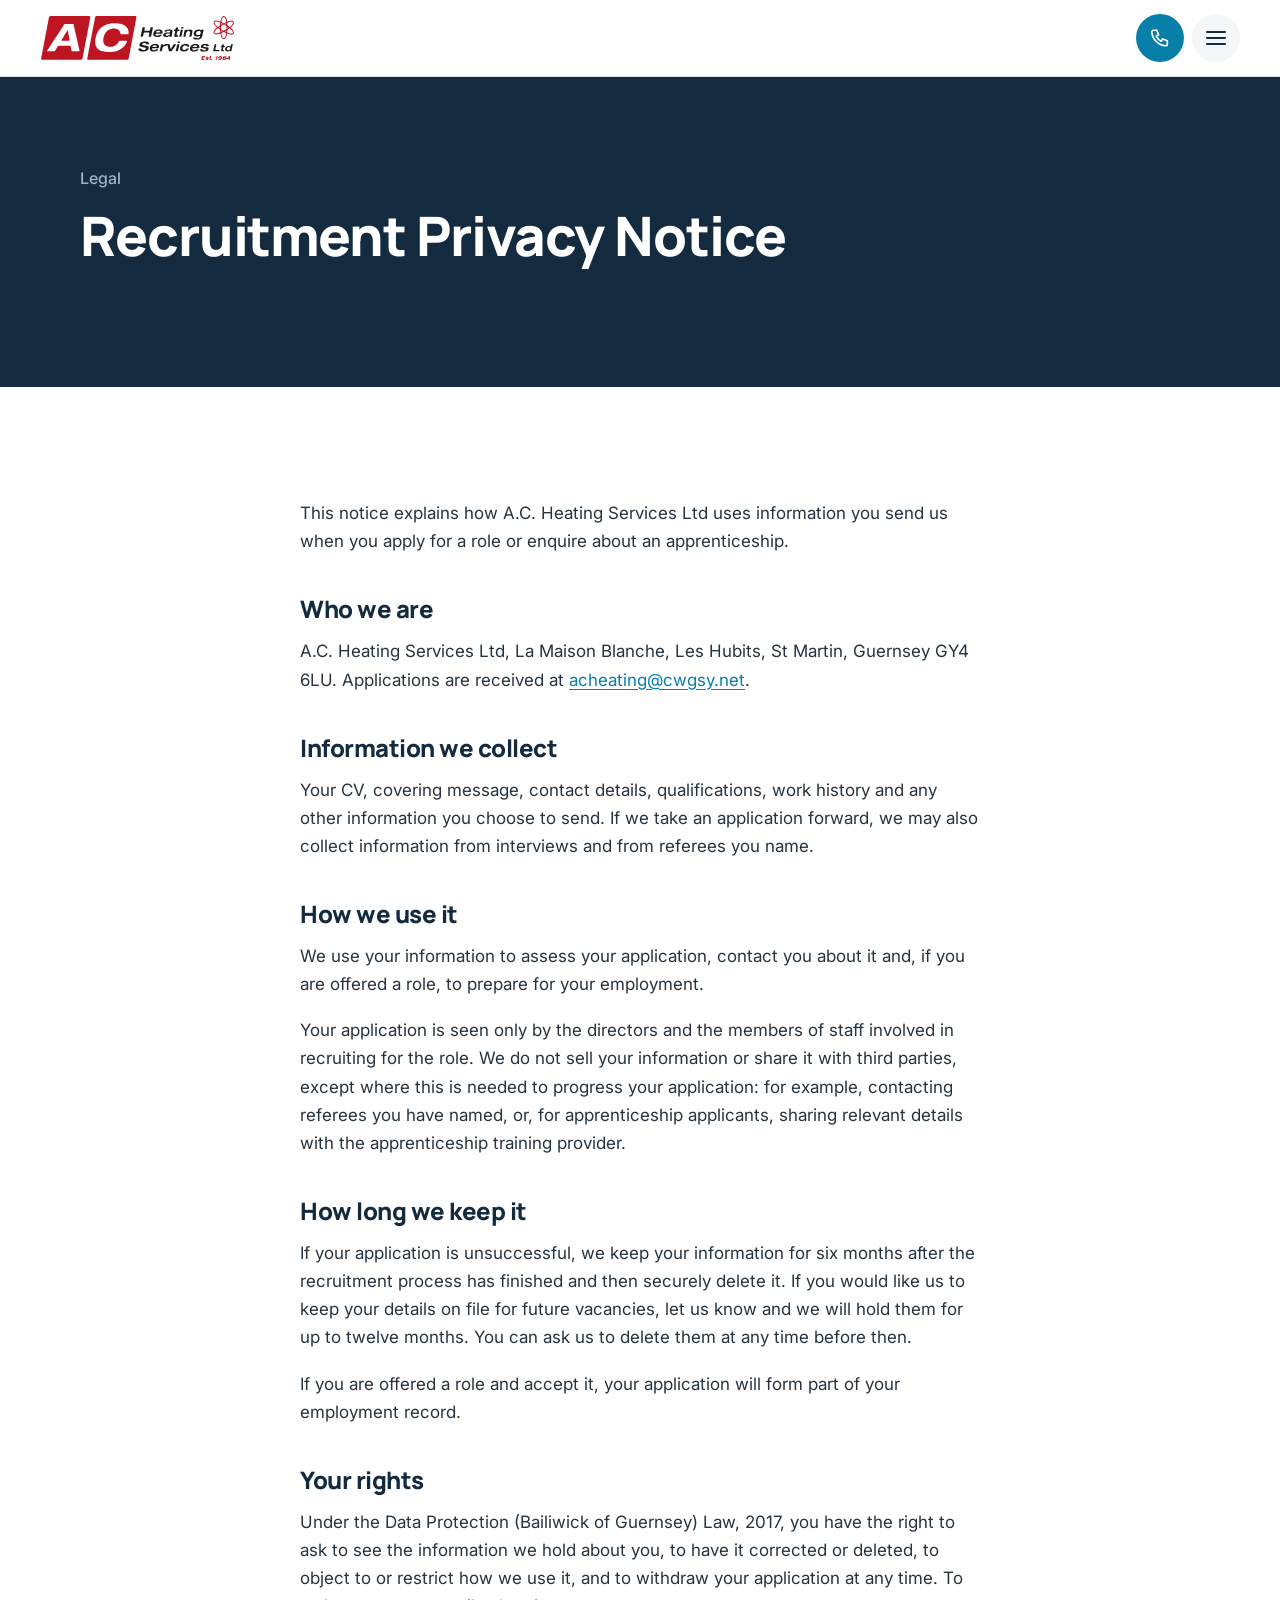
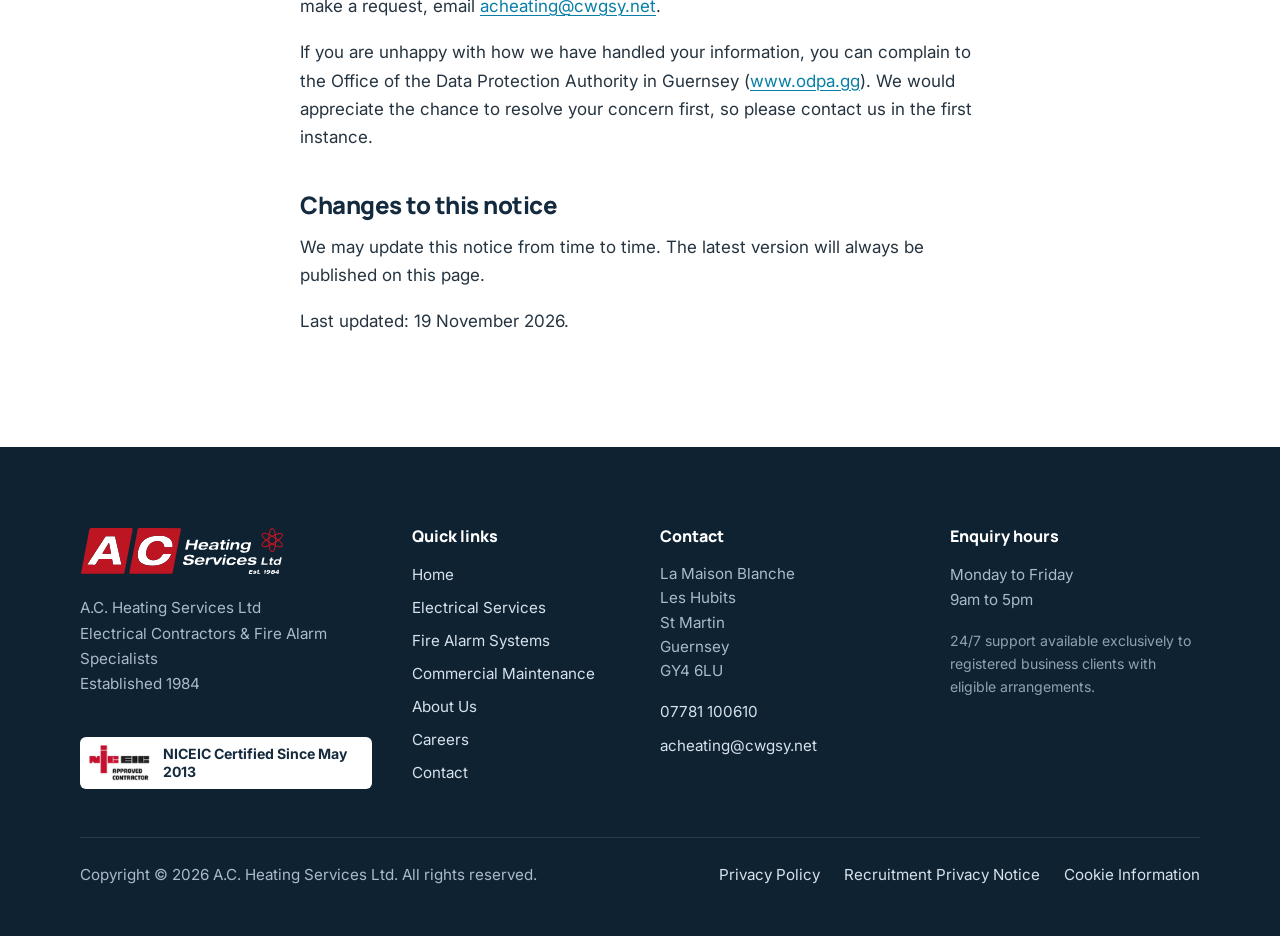
==== commit 1c94c345: "Remove draft notice and update privacy content" ====
--- a/ac-heating-website/recruitment-privacy/index.html
+++ b/ac-heating-website/recruitment-privacy/index.html
@@ -50,9 +50,6 @@
 </section>
 <section class="section">
   <div class="wrap legal">
-    <!-- DRAFT TEMPLATE: review and complete before launch. -->
-    <div class="draft-banner"><strong>Draft for review.</strong> This notice is a template. Highlighted items must be confirmed by A.C. Heating Services Ltd before the website goes live.</div>
-
     <p>This notice explains how A.C. Heating Services Ltd uses information you send us when you apply for a role or enquire about an apprenticeship.</p>
 
     <h2>Who we are</h2>
@@ -63,16 +60,19 @@
 
     <h2>How we use it</h2>
     <p>We use your information to assess your application, contact you about it and, if you are offered a role, to prepare for your employment.</p>
-    <p><span class="tbc">[Confirm who can see applications and whether any third parties are involved, for example an apprenticeship training provider.]</span></p>
+    <p>Your application is seen only by the directors and the members of staff involved in recruiting for the role. We do not sell your information or share it with third parties, except where this is needed to progress your application: for example, contacting referees you have named, or, for apprenticeship applicants, sharing relevant details with the apprenticeship training provider.</p>
 
     <h2>How long we keep it</h2>
-    <p><span class="tbc">[Confirm how long unsuccessful applications are kept, and whether applicants can ask for their details to be kept on file for future vacancies.]</span></p>
+    <p>If your application is unsuccessful, we keep your information for six months after the recruitment process has finished and then securely delete it. If you would like us to keep your details on file for future vacancies, let us know and we will hold them for up to twelve months. You can ask us to delete them at any time before then.</p>
+    <p>If you are offered a role and accept it, your application will form part of your employment record.</p>
 
     <h2>Your rights</h2>
-    <p>You can ask to see, correct or delete the information we hold about you, or withdraw your application, by emailing <a href="mailto:acheating@cwgsy.net" data-email="careers" data-email-text>acheating@cwgsy.net</a>. <span class="tbc">[Confirm wording under the Data Protection (Bailiwick of Guernsey) Law, 2017.]</span></p>
+    <p>Under the Data Protection (Bailiwick of Guernsey) Law, 2017, you have the right to ask to see the information we hold about you, to have it corrected or deleted, to object to or restrict how we use it, and to withdraw your application at any time. To make a request, email <a href="mailto:acheating@cwgsy.net" data-email="careers" data-email-text>acheating@cwgsy.net</a>.</p>
+    <p>If you are unhappy with how we have handled your information, you can complain to the Office of the Data Protection Authority in Guernsey (<a href="https://www.odpa.gg/" rel="noopener">www.odpa.gg</a>). We would appreciate the chance to resolve your concern first, so please contact us in the first instance.</p>
 
     <h2>Changes to this notice</h2>
-    <p>Last updated: <span class="tbc">[date]</span>.</p>
+    <p>We may update this notice from time to time. The latest version will always be published on this page.</p>
+    <p>Last updated: 19 November 2026.</p>
   </div>
 </section>
 </main>
